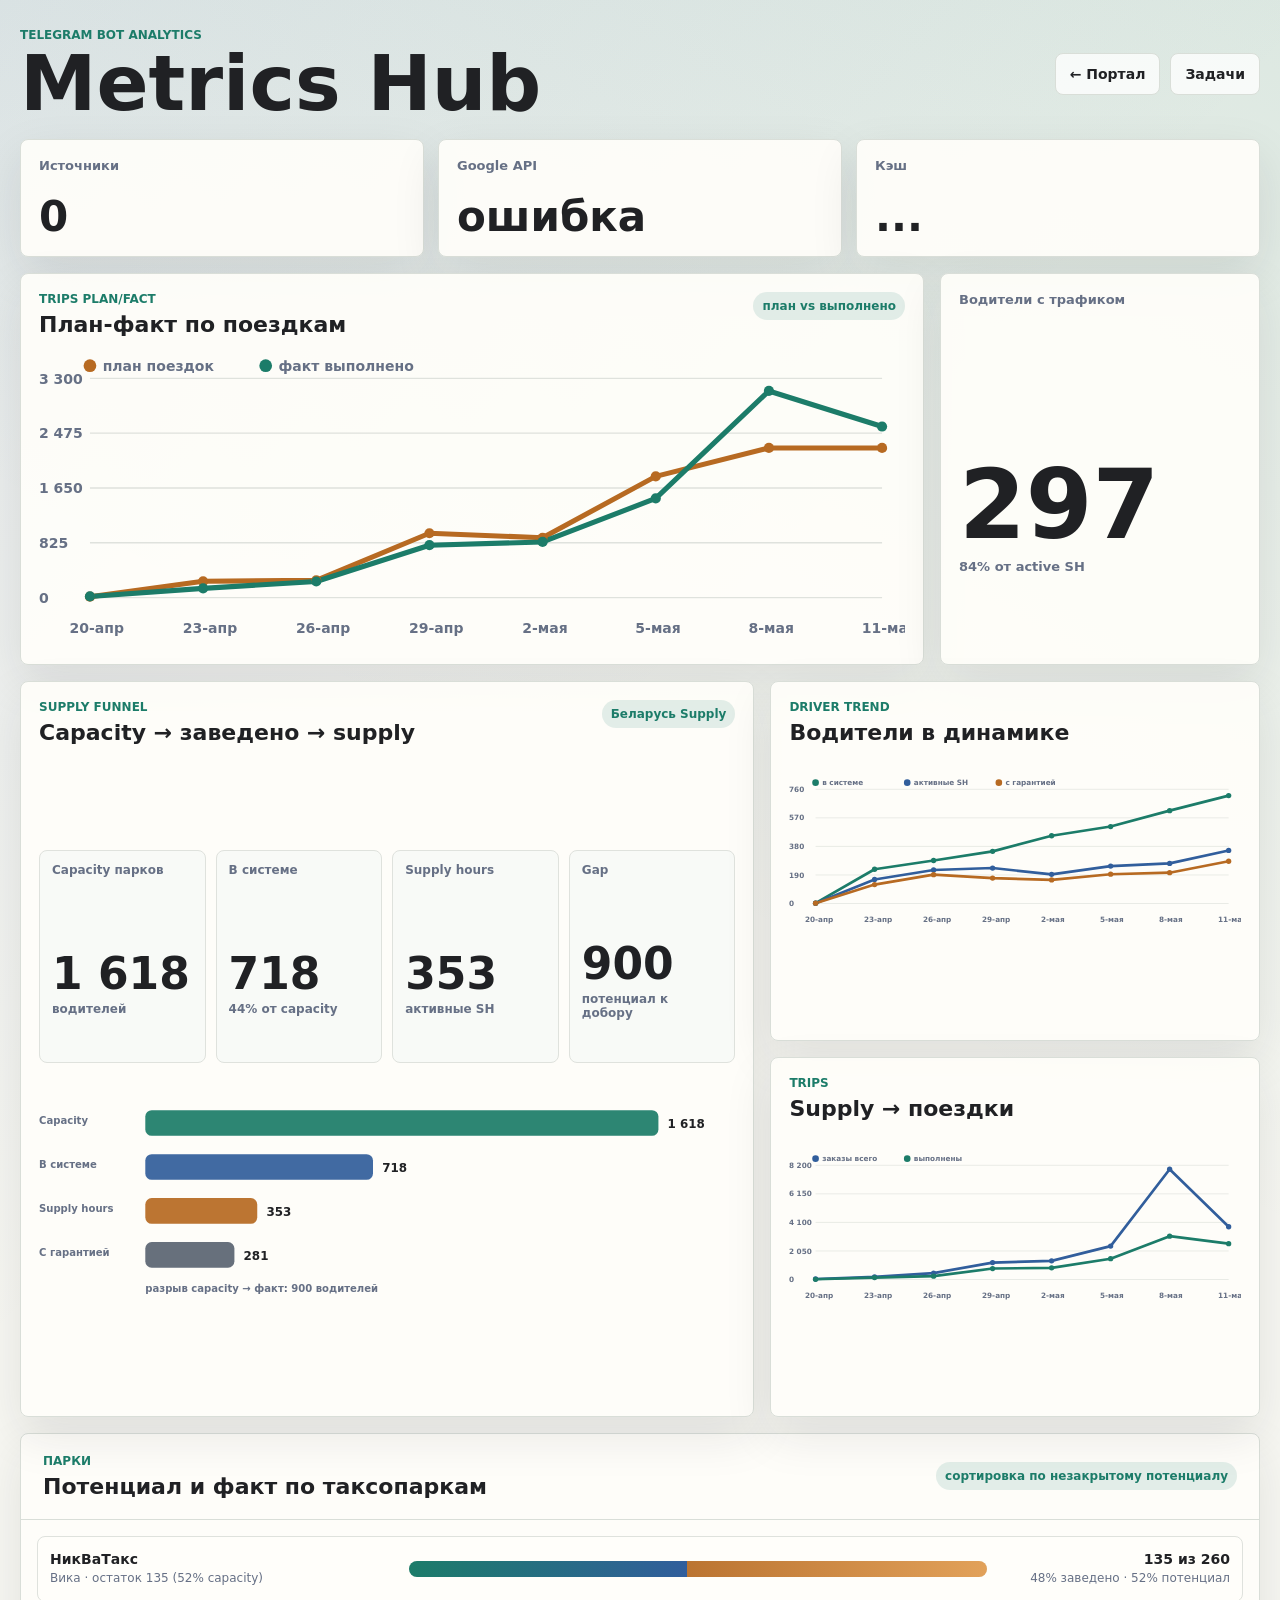
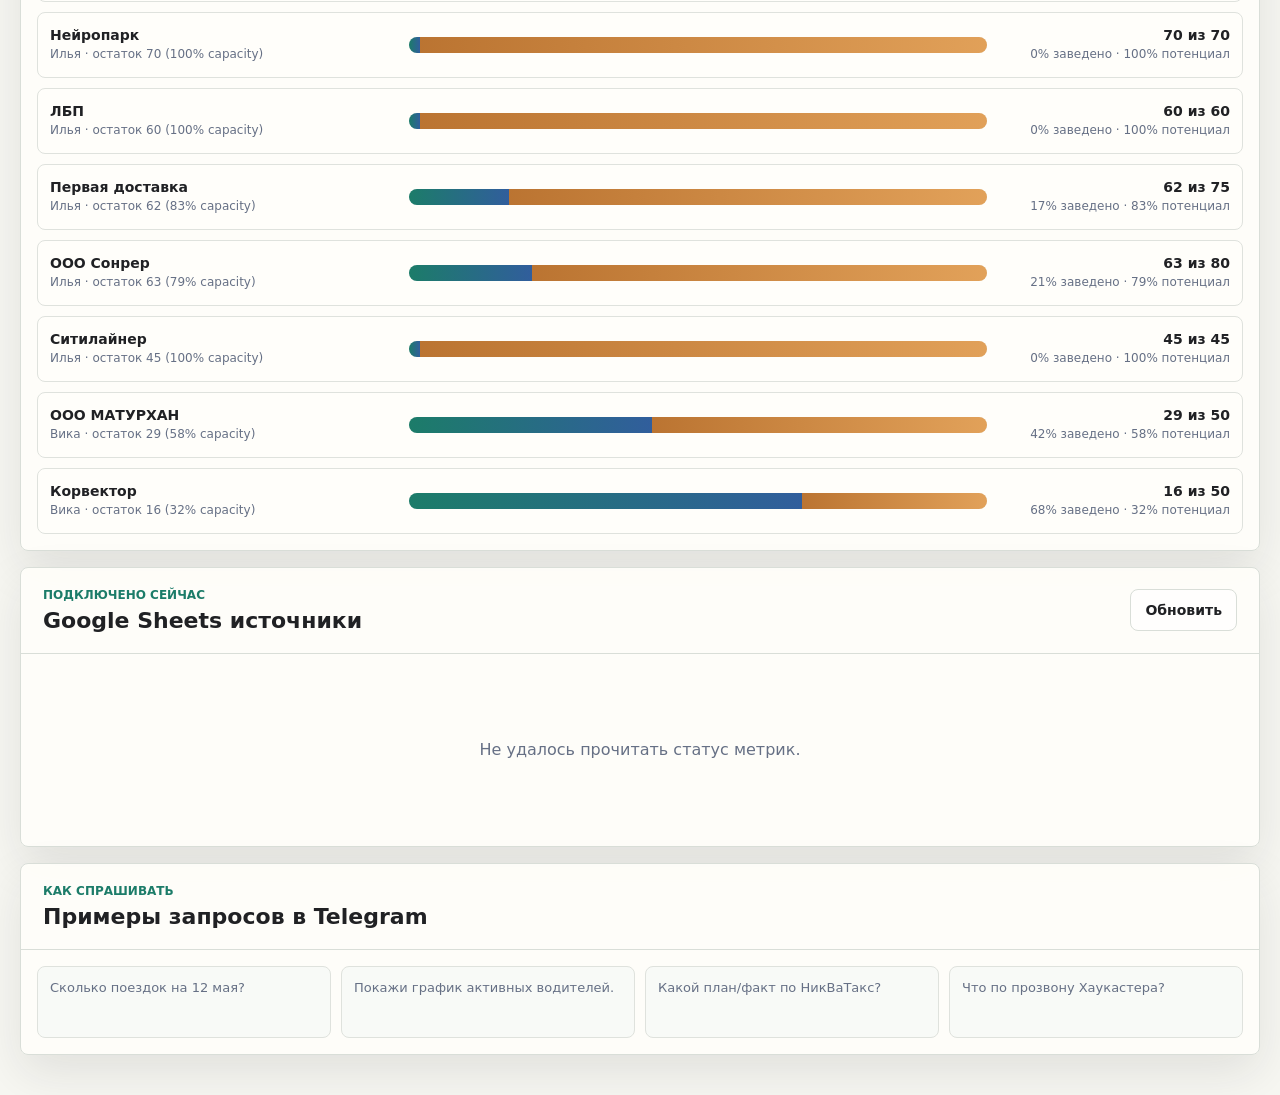
==== dashboard/metrics/index.html @ c371a5a5 "Daily sync 2026-05-12" ====
<!doctype html>
<html lang="ru">
  <head>
    <meta charset="utf-8" />
    <meta name="viewport" content="width=device-width, initial-scale=1" />
    <title>Metrics Hub</title>
    <link rel="stylesheet" href="./styles.css" />
  </head>
  <body>
    <main class="shell">
      <header class="topbar">
        <div>
          <p class="eyebrow">Telegram bot analytics</p>
          <h1>Metrics Hub</h1>
        </div>
        <div class="topbar-actions">
          <a class="back-link" href="/">← Портал</a>
          <a class="back-link" href="/dashboard/">Задачи</a>
        </div>
      </header>

      <section class="status-grid" aria-label="Статус метрик">
        <article class="status-card">
          <span>Источники</span>
          <strong id="sourceCount">0</strong>
        </article>
        <article class="status-card">
          <span>Google API</span>
          <strong id="apiStatus">...</strong>
        </article>
        <article class="status-card">
          <span>Кэш</span>
          <strong id="cacheTtl">...</strong>
        </article>
      </section>

      <section class="top-insights" aria-label="Операционные метрики">
        <article class="insight-card insight-card--planfact">
          <div class="insight-head">
            <div>
              <p class="eyebrow">Trips plan/fact</p>
              <h2>План-факт по поездкам</h2>
            </div>
            <span class="badge">план vs выполнено</span>
          </div>
          <div class="line-chart line-chart--wide" id="planFactTripsChart"></div>
        </article>

        <article class="traffic-card">
          <span>Водители с трафиком</span>
          <strong>297</strong>
          <em>84% от active SH</em>
        </article>
      </section>

      <section class="preview-grid" aria-label="Бизнес-превью">
        <article class="insight-card insight-card--wide">
          <div class="insight-head">
            <div>
              <p class="eyebrow">Supply funnel</p>
              <h2>Capacity → заведено → supply</h2>
            </div>
            <span class="badge">Беларусь Supply</span>
          </div>
          <div class="kpi-row">
            <div>
              <span>Capacity парков</span>
              <strong>1 618</strong>
              <em>водителей</em>
            </div>
            <div>
              <span>В системе</span>
              <strong>718</strong>
              <em>44% от capacity</em>
            </div>
            <div>
              <span>Supply hours</span>
              <strong>353</strong>
              <em>активные SH</em>
            </div>
            <div>
              <span>Gap</span>
              <strong>900</strong>
              <em>потенциал к добору</em>
            </div>
          </div>
          <div class="funnel-chart" id="funnelChart"></div>
        </article>

        <article class="insight-card">
          <div class="insight-head">
            <div>
              <p class="eyebrow">Driver trend</p>
              <h2>Водители в динамике</h2>
            </div>
          </div>
          <div class="line-chart" id="driverChart"></div>
        </article>

        <article class="insight-card">
          <div class="insight-head">
            <div>
              <p class="eyebrow">Trips</p>
              <h2>Supply → поездки</h2>
            </div>
          </div>
          <div class="line-chart" id="tripsChart"></div>
        </article>
      </section>

      <section class="panel">
        <div class="panel-head">
          <div>
            <p class="eyebrow">Парки</p>
            <h2>Потенциал и факт по таксопаркам</h2>
          </div>
          <span class="badge">сортировка по незакрытому потенциалу</span>
        </div>
        <div class="park-list" id="parkList"></div>
      </section>

      <section class="panel">
        <div class="panel-head">
          <div>
            <p class="eyebrow">Подключено сейчас</p>
            <h2>Google Sheets источники</h2>
          </div>
          <button class="refresh-button" type="button" id="refreshButton">Обновить</button>
        </div>
        <div class="source-list" id="sourceList"></div>
      </section>

      <section class="panel panel--compact">
        <div class="panel-head">
          <div>
            <p class="eyebrow">Как спрашивать</p>
            <h2>Примеры запросов в Telegram</h2>
          </div>
        </div>
        <div class="prompt-grid">
          <span>Сколько поездок на 12 мая?</span>
          <span>Покажи график активных водителей.</span>
          <span>Какой план/факт по НикВаТакс?</span>
          <span>Что по прозвону Хаукастера?</span>
        </div>
      </section>
    </main>

    <template id="emptyTemplate">
      <div class="empty">Источники пока не настроены.</div>
    </template>

    <script src="./app.js"></script>
  </body>
</html>
---- dashboard/metrics/styles.css ----
:root {
  color-scheme: light;
  --bg: #f7f7f2;
  --ink: #202124;
  --muted: #667085;
  --line: #d9ded8;
  --panel: #fffefa;
  --green: #1c7c69;
  --blue: #315e9c;
  --amber: #b76a22;
  --shadow: 0 18px 48px rgba(32, 33, 36, 0.1);
}

* {
  box-sizing: border-box;
}

body {
  margin: 0;
  min-height: 100vh;
  background:
    linear-gradient(135deg, rgba(49, 94, 156, 0.1), transparent 34%),
    linear-gradient(210deg, rgba(28, 124, 105, 0.12), transparent 36%),
    var(--bg);
  color: var(--ink);
  font-family:
    Inter, ui-sans-serif, system-ui, -apple-system, BlinkMacSystemFont, "Segoe UI",
    sans-serif;
}

.shell {
  width: min(1280px, calc(100% - 40px));
  margin: 0 auto;
  padding: 28px 0 40px;
}

.topbar,
.topbar-actions,
.panel-head {
  display: flex;
  align-items: center;
}

.topbar {
  justify-content: space-between;
  gap: 18px;
  margin-bottom: 18px;
}

.topbar-actions {
  gap: 10px;
}

.eyebrow {
  margin: 0 0 6px;
  color: var(--green);
  font-size: 12px;
  font-weight: 850;
  letter-spacing: 0;
  text-transform: uppercase;
}

h1,
h2,
p {
  margin-top: 0;
}

h1 {
  margin-bottom: 0;
  font-size: clamp(38px, 6vw, 82px);
  line-height: 0.95;
}

h2 {
  margin-bottom: 0;
  font-size: 22px;
}

.back-link,
.refresh-button {
  display: inline-flex;
  align-items: center;
  min-height: 42px;
  padding: 0 14px;
  border: 1px solid var(--line);
  border-radius: 8px;
  background: rgba(255, 255, 255, 0.78);
  color: var(--ink);
  text-decoration: none;
  font: inherit;
  font-size: 14px;
  font-weight: 750;
}

.refresh-button {
  cursor: pointer;
}

.status-grid {
  display: grid;
  grid-template-columns: repeat(3, minmax(0, 1fr));
  gap: 14px;
  margin-bottom: 16px;
}

.top-insights {
  display: grid;
  grid-template-columns: minmax(0, 1fr) minmax(240px, 320px);
  gap: 16px;
  margin-bottom: 16px;
}

.status-card,
.panel,
.insight-card,
.traffic-card {
  border: 1px solid var(--line);
  border-radius: 8px;
  background: rgba(255, 254, 250, 0.92);
  box-shadow: var(--shadow);
}

.status-card {
  display: grid;
  gap: 8px;
  min-height: 118px;
  padding: 18px;
}

.status-card span {
  color: var(--muted);
  font-size: 13px;
  font-weight: 750;
}

.status-card strong {
  align-self: end;
  font-size: clamp(24px, 4vw, 42px);
  line-height: 1;
}

.preview-grid {
  display: grid;
  grid-template-columns: minmax(0, 1.2fr) minmax(320px, 0.8fr);
  gap: 16px;
  margin-bottom: 16px;
}

.insight-card {
  display: grid;
  gap: 16px;
  min-height: 360px;
  padding: 18px;
}

.insight-card--planfact {
  min-height: 320px;
}

.insight-card--wide {
  grid-row: span 2;
}

.traffic-card {
  display: grid;
  gap: 10px;
  min-height: 320px;
  padding: 18px;
}

.traffic-card span,
.traffic-card em {
  color: var(--muted);
  font-size: 13px;
  font-style: normal;
  font-weight: 750;
}

.traffic-card strong {
  align-self: end;
  font-size: clamp(54px, 8vw, 96px);
  line-height: 0.92;
}

.insight-head {
  display: flex;
  align-items: flex-start;
  justify-content: space-between;
  gap: 14px;
}

.kpi-row {
  display: grid;
  grid-template-columns: repeat(4, minmax(0, 1fr));
  gap: 10px;
}

.kpi-row div {
  display: grid;
  gap: 6px;
  min-height: 116px;
  padding: 12px;
  border: 1px solid #dfe2dd;
  border-radius: 8px;
  background: #f8faf7;
}

.kpi-row span,
.kpi-row em {
  color: var(--muted);
  font-size: 12px;
  font-style: normal;
  font-weight: 700;
}

.kpi-row strong {
  align-self: end;
  font-size: clamp(26px, 4vw, 44px);
  line-height: 1;
}

.funnel-chart,
.line-chart {
  min-height: 230px;
}

.line-chart--wide {
  min-height: 250px;
}

.funnel-chart svg,
.line-chart svg {
  display: block;
  width: 100%;
  height: auto;
}

.axis-label,
.chart-label {
  fill: var(--muted);
  font-size: 11px;
  font-weight: 700;
}

.chart-value {
  fill: var(--ink);
  font-size: 13px;
  font-weight: 850;
}

.panel {
  margin-top: 16px;
  overflow: hidden;
}

.panel--compact {
  margin-top: 16px;
}

.panel-head {
  justify-content: space-between;
  gap: 16px;
  min-height: 80px;
  padding: 20px 22px;
  border-bottom: 1px solid var(--line);
}

.source-list {
  display: grid;
  gap: 12px;
  padding: 16px;
}

.park-list {
  display: grid;
  gap: 10px;
  padding: 16px;
}

.park-row {
  display: grid;
  grid-template-columns: minmax(160px, 1.2fr) minmax(220px, 2fr) minmax(120px, 0.8fr);
  gap: 12px;
  align-items: center;
  min-height: 66px;
  padding: 12px;
  border: 1px solid #dfe2dd;
  border-radius: 8px;
  background: #fffefa;
}

.park-row strong {
  display: block;
  font-size: 14px;
}

.park-row span {
  color: var(--muted);
  font-size: 12px;
}

.park-track {
  position: relative;
  min-height: 16px;
  border-radius: 999px;
  background: #e7ebe6;
  overflow: hidden;
}

.park-track i {
  position: absolute;
  top: 0;
  bottom: 0;
  width: var(--w);
}

.park-track__fact {
  left: 0;
  background: linear-gradient(90deg, var(--green), var(--blue));
}

.park-track__potential {
  left: var(--x);
  background: linear-gradient(90deg, rgba(183, 106, 34, 0.92), rgba(225, 151, 70, 0.88));
}

.park-numbers {
  text-align: right;
}

.source-card {
  display: grid;
  gap: 14px;
  padding: 16px;
  border: 1px solid #dde2dc;
  border-radius: 8px;
  background: #fffefa;
}

.source-card__head {
  display: flex;
  justify-content: space-between;
  gap: 14px;
}

.source-card h3 {
  margin: 0 0 6px;
  font-size: 20px;
}

.source-card code {
  color: var(--muted);
  font-size: 12px;
  overflow-wrap: anywhere;
}

.sheet-grid,
.prompt-grid {
  display: grid;
  grid-template-columns: repeat(auto-fit, minmax(220px, 1fr));
  gap: 10px;
}

.sheet-pill,
.prompt-grid span {
  display: grid;
  gap: 4px;
  min-height: 72px;
  padding: 12px;
  border: 1px solid #dfe2dd;
  border-radius: 8px;
  background: #f8faf7;
}

.sheet-pill strong {
  font-size: 14px;
}

.sheet-pill span,
.prompt-grid span {
  color: var(--muted);
  font-size: 13px;
  line-height: 1.35;
}

.prompt-grid {
  padding: 16px;
}

.badge {
  display: inline-flex;
  align-items: center;
  width: fit-content;
  min-height: 28px;
  padding: 4px 9px;
  border-radius: 999px;
  background: rgba(28, 124, 105, 0.12);
  color: var(--green);
  font-size: 12px;
  font-weight: 850;
}

.badge--warn {
  background: rgba(183, 106, 34, 0.12);
  color: var(--amber);
}

.empty {
  min-height: 160px;
  display: grid;
  place-items: center;
  color: var(--muted);
  text-align: center;
}

@media (max-width: 760px) {
  .shell {
    width: min(100% - 24px, 1280px);
    padding-top: 18px;
  }

  .topbar {
    align-items: flex-start;
    flex-direction: column;
  }

  .status-grid {
    grid-template-columns: 1fr;
  }

  .top-insights,
  .preview-grid,
  .kpi-row,
  .park-row {
    grid-template-columns: 1fr;
  }

  .panel-head,
  .source-card__head {
    align-items: flex-start;
    flex-direction: column;
  }
}
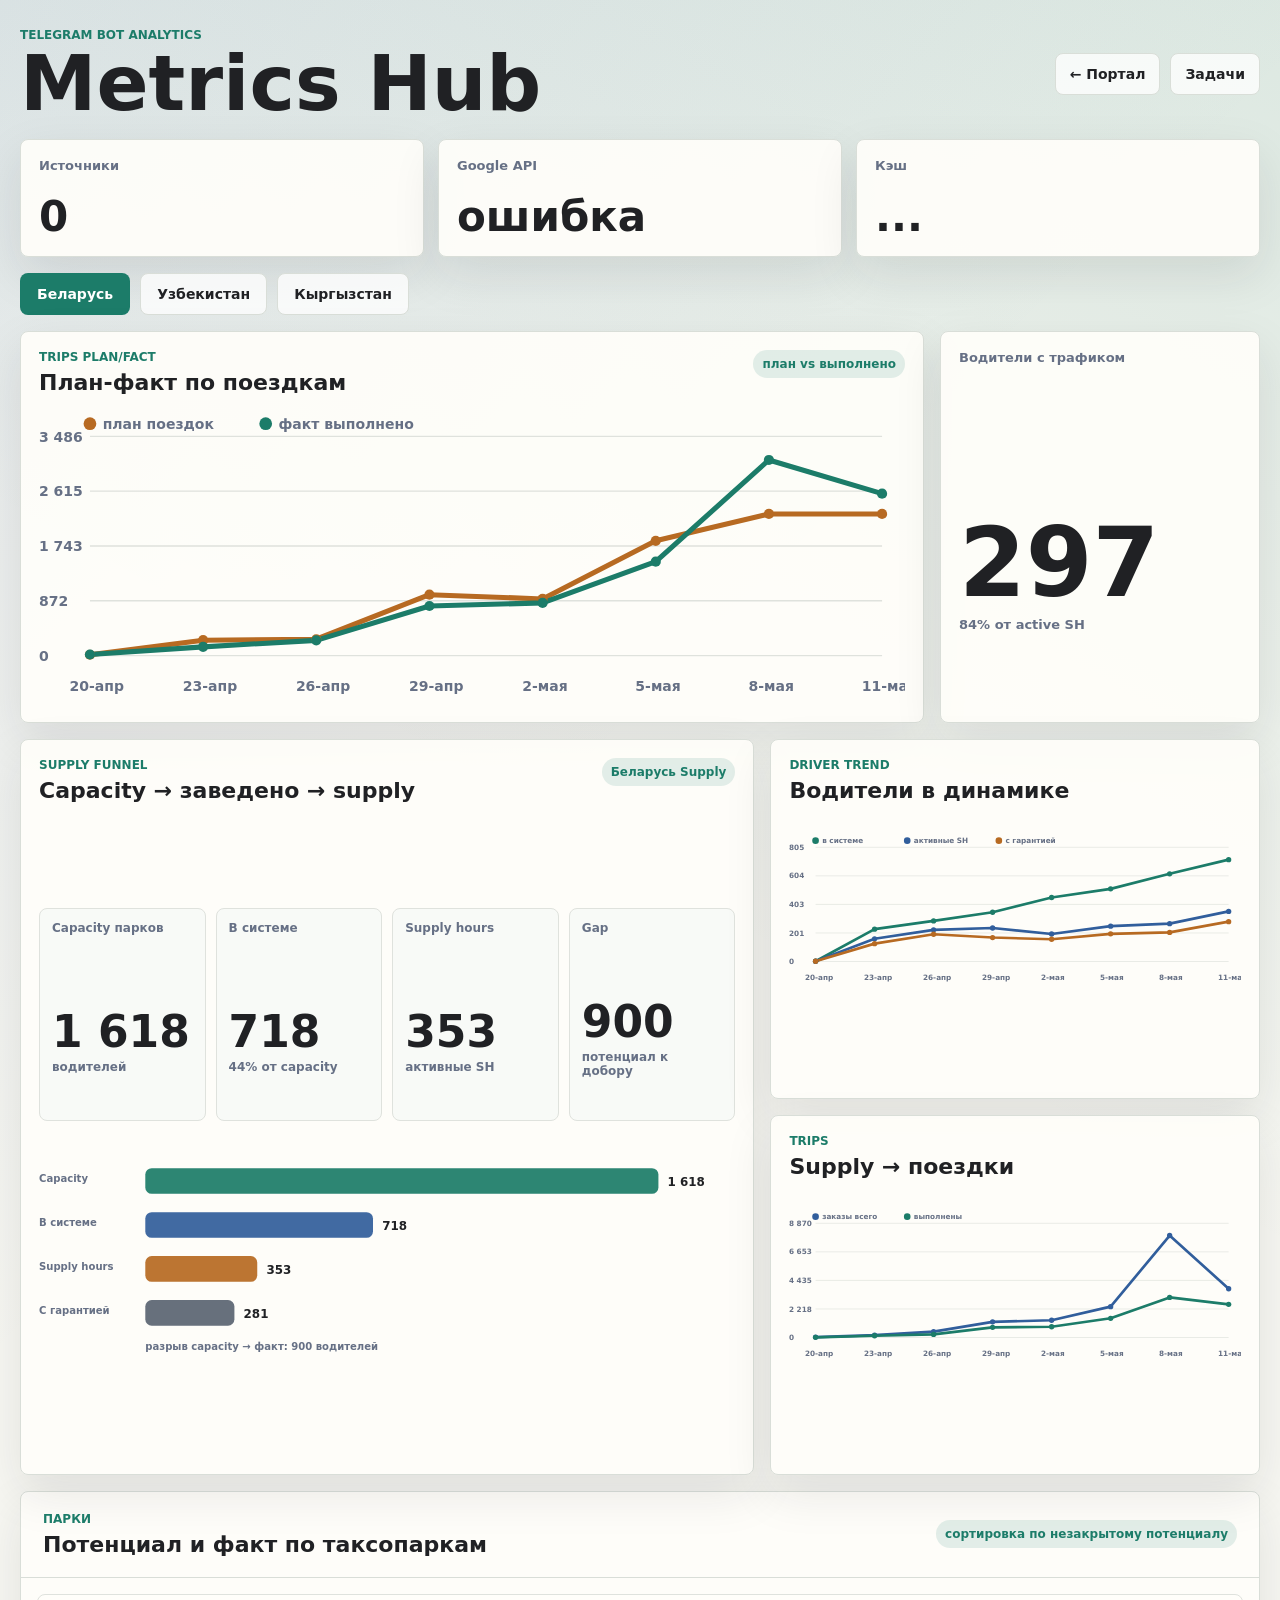
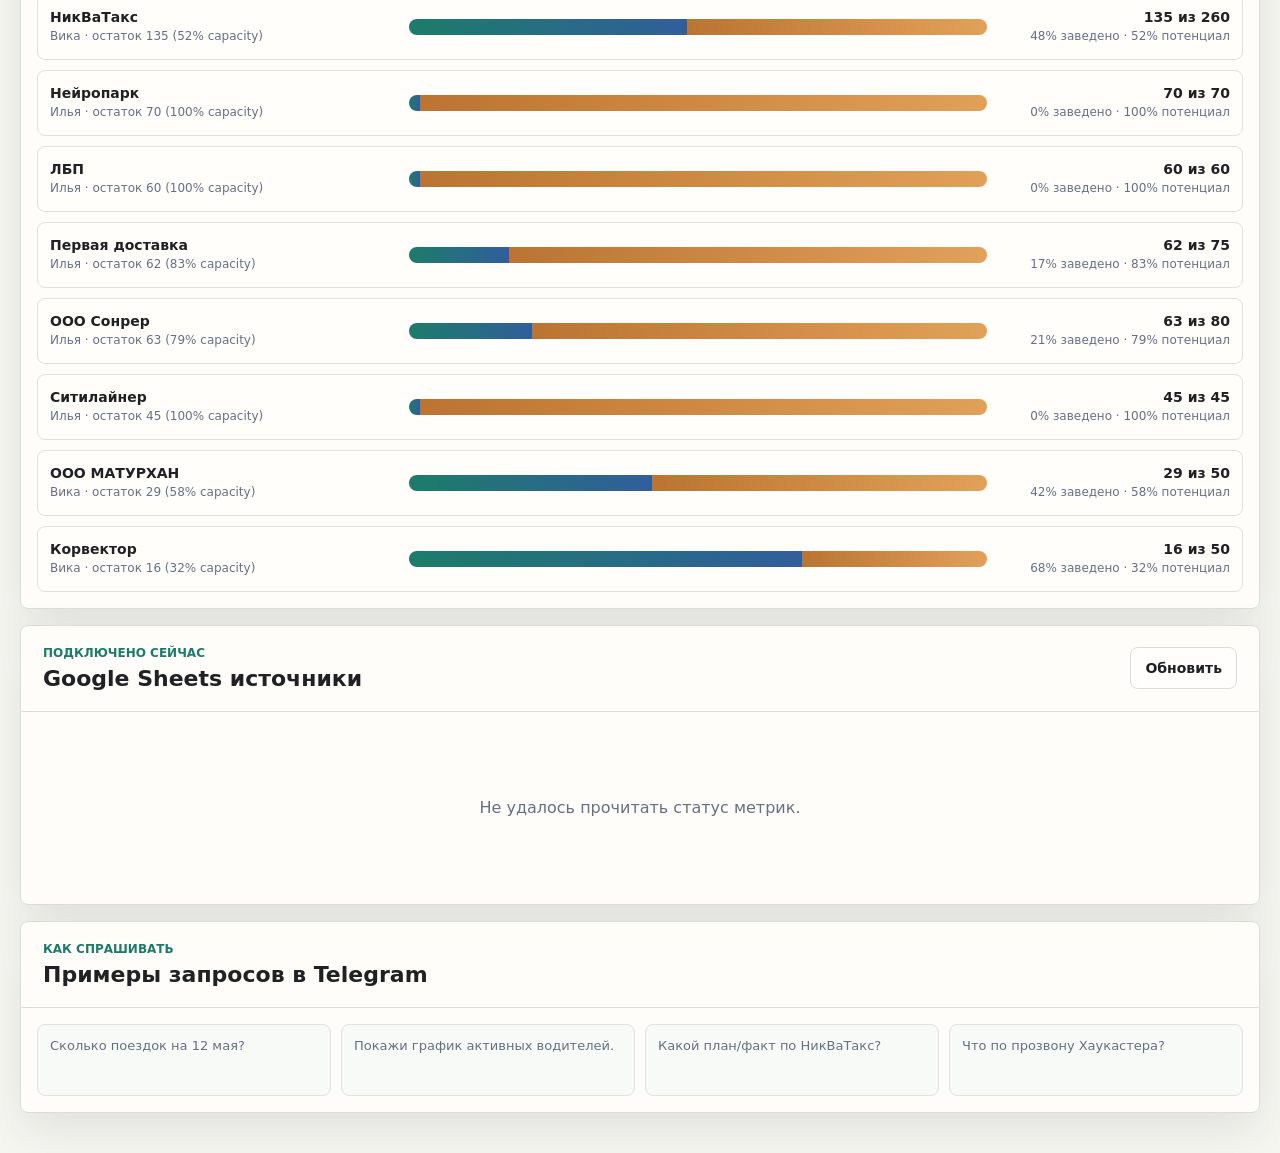
==== commit d07f458a: "Daily sync 2026-06-03" ====
--- a/dashboard/metrics/index.html
+++ b/dashboard/metrics/index.html
@@ -34,6 +34,12 @@
         </article>
       </section>
 
+      <nav class="country-tabs" aria-label="Страны">
+        <button class="country-tab is-active" type="button" data-country="belarus">Беларусь</button>
+        <button class="country-tab" type="button" data-country="uzbekistan">Узбекистан</button>
+        <button class="country-tab" type="button" data-country="kyrgyzstan">Кыргызстан</button>
+      </nav>
+
       <section class="top-insights" aria-label="Операционные метрики">
         <article class="insight-card insight-card--planfact">
           <div class="insight-head">
@@ -48,8 +54,8 @@
 
         <article class="traffic-card">
           <span>Водители с трафиком</span>
-          <strong>297</strong>
-          <em>84% от active SH</em>
+          <strong id="trafficDrivers">297</strong>
+          <em id="trafficShare">84% от active SH</em>
         </article>
       </section>
 
@@ -60,28 +66,28 @@
               <p class="eyebrow">Supply funnel</p>
               <h2>Capacity → заведено → supply</h2>
             </div>
-            <span class="badge">Беларусь Supply</span>
+            <span class="badge" id="countrySourceBadge">Беларусь Supply</span>
           </div>
           <div class="kpi-row">
             <div>
               <span>Capacity парков</span>
-              <strong>1 618</strong>
+              <strong id="capacityValue">1 618</strong>
               <em>водителей</em>
             </div>
             <div>
               <span>В системе</span>
-              <strong>718</strong>
-              <em>44% от capacity</em>
+              <strong id="registeredValue">718</strong>
+              <em id="registeredShare">44% от capacity</em>
             </div>
             <div>
               <span>Supply hours</span>
-              <strong>353</strong>
+              <strong id="supplyValue">353</strong>
               <em>активные SH</em>
             </div>
             <div>
               <span>Gap</span>
-              <strong>900</strong>
-              <em>потенциал к добору</em>
+              <strong id="gapValue">900</strong>
+              <em id="gapLabel">потенциал к добору</em>
             </div>
           </div>
           <div class="funnel-chart" id="funnelChart"></div>
--- a/dashboard/metrics/styles.css
+++ b/dashboard/metrics/styles.css
@@ -104,6 +104,32 @@
   margin-bottom: 16px;
 }
 
+.country-tabs {
+  display: flex;
+  flex-wrap: wrap;
+  gap: 10px;
+  margin: 0 0 16px;
+}
+
+.country-tab {
+  min-height: 42px;
+  padding: 0 16px;
+  border: 1px solid var(--line);
+  border-radius: 8px;
+  background: rgba(255, 255, 255, 0.78);
+  color: var(--ink);
+  cursor: pointer;
+  font: inherit;
+  font-size: 14px;
+  font-weight: 800;
+}
+
+.country-tab.is-active {
+  border-color: rgba(28, 124, 105, 0.42);
+  background: var(--green);
+  color: #ffffff;
+}
+
 .top-insights {
   display: grid;
   grid-template-columns: minmax(0, 1fr) minmax(240px, 320px);
@@ -298,6 +324,10 @@
 .park-row span {
   color: var(--muted);
   font-size: 12px;
+}
+
+.park-row--pending .park-track {
+  background: repeating-linear-gradient(90deg, #e7ebe6 0 10px, #f3f5f1 10px 20px);
 }
 
 .park-track {
